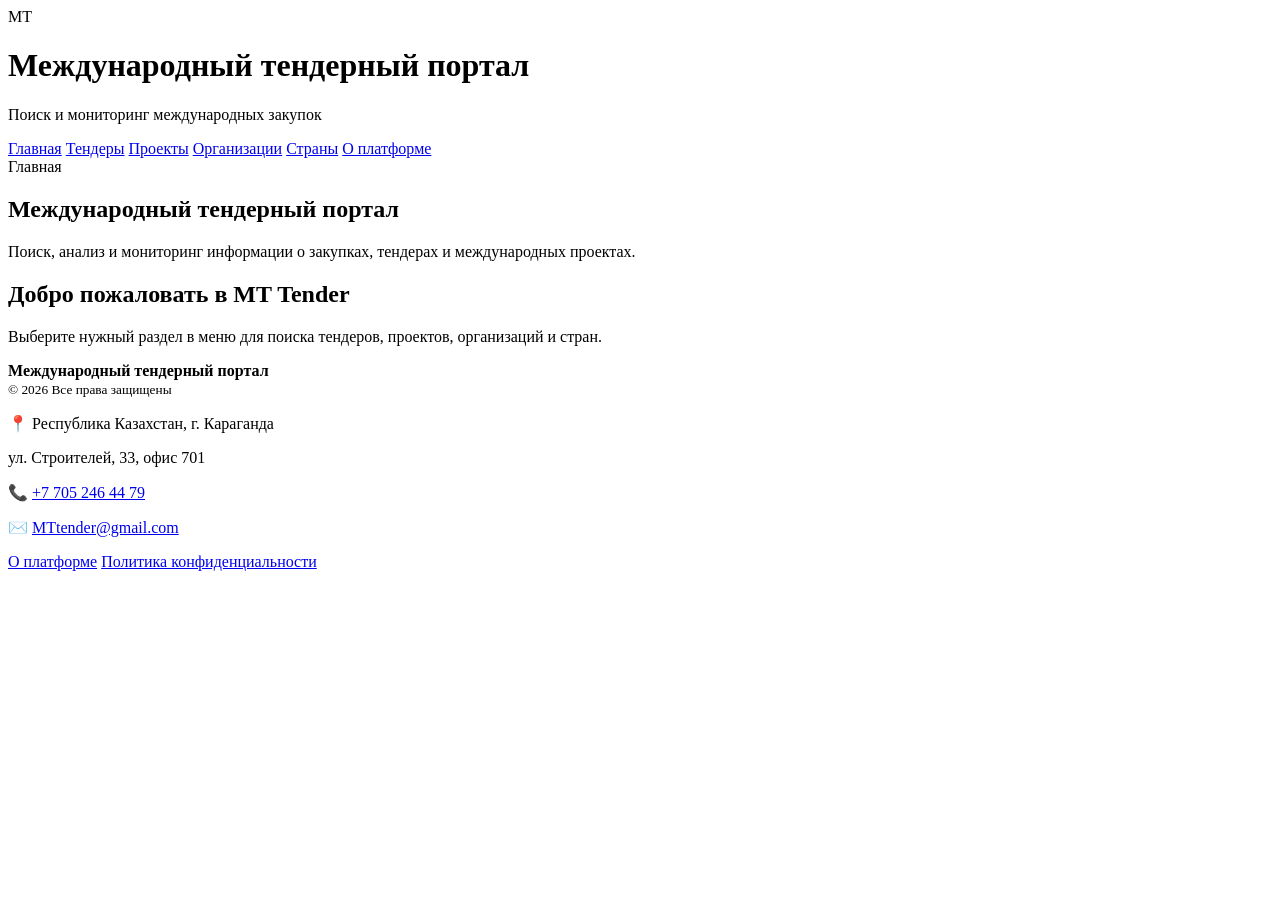
==== index.html @ b242871c "Add files via upload" ====
<!DOCTYPE html>
<html lang="ru">
<head>
  <meta charset="UTF-8">
  <meta name="viewport" content="width=device-width, initial-scale=1.0">
  <title>Главная | MT Tender</title>
  <link rel="stylesheet" href="css/style.css">
</head>
<body>
<header>
  <div class="topbar">
    <div class="brand">
      <div class="logo">МТ</div>
      <div class="brand-text">
        <h1>Международный тендерный портал</h1>
        <p>Поиск и мониторинг международных закупок</p>
      </div>
    </div>

    <nav>
      <a href="index.html">Главная</a>
      <a href="tenders.html">Тендеры</a>
      <a href="projects.html">Проекты</a>
      <a href="organizations.html">Организации</a>
      <a href="countries.html">Страны</a>
      <a href="about.html">О платформе</a>
    </nav>
  </div>
</header>
<section class="hero">
  <div class="hero-inner">
    <div class="breadcrumb">Главная</div>
    <h2>Международный тендерный портал</h2>
    <p>Поиск, анализ и мониторинг информации о закупках, тендерах и международных проектах.</p>
  </div>
</section>

<main>
  <h2 class="section-title">Добро пожаловать в MT Tender</h2>
  <p class="section-description">Выберите нужный раздел в меню для поиска тендеров, проектов, организаций и стран.</p>
</main>
<footer class="site-footer">
  <div class="footer-inner">
    <div class="footer-info">
      <strong>Международный тендерный портал</strong><br>
      <small>© 2026 Все права защищены</small>

      <div class="footer-contact">
        <p>📍 Республика Казахстан, г. Караганда</p>
        <p>ул. Строителей, 33, офис 701</p>
        <p>📞 <a href="tel:+77052464479">+7 705 246 44 79</a></p>
        <p>✉️ <a href="mailto:MTtender@gmail.com">MTtender@gmail.com</a></p>
      </div>
    </div>

    <div class="footer-links">
      <a href="about.html">О платформе</a>
      <a href="privacy.html">Политика конфиденциальности</a>
    </div>
  </div>
</footer>
</body>
</html>
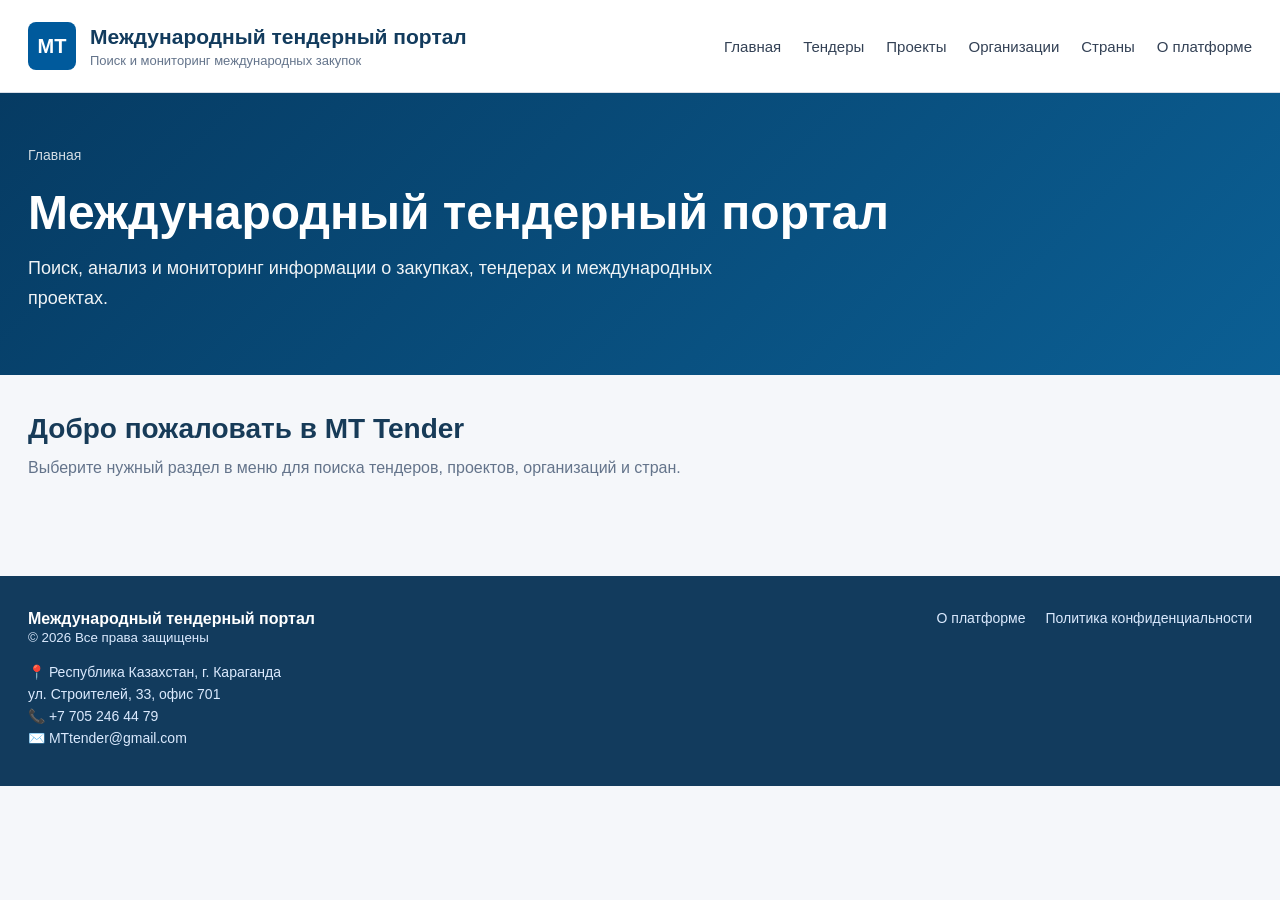
==== commit 00db8240: "Update index.html" ====
--- a/index.html
+++ b/index.html
@@ -4,7 +4,7 @@
   <meta charset="UTF-8">
   <meta name="viewport" content="width=device-width, initial-scale=1.0">
   <title>Главная | MT Tender</title>
-  <link rel="stylesheet" href="css/style.css">
+  <link rel="stylesheet" href="style.css">
 </head>
 <body>
 <header>
--- a/style.css
+++ b/style.css
@@ -0,0 +1,335 @@
+* {
+      box-sizing: border-box;
+    }
+
+    body {
+      margin: 0;
+      font-family: Arial, Helvetica, sans-serif;
+      color: #1f2937;
+      background: #f5f7fa;
+    }
+
+    /* HEADER */
+
+    header {
+      background: #fff;
+      border-bottom: 1px solid #d9dee7;
+    }
+
+    .topbar {
+      max-width: 1280px;
+      margin: 0 auto;
+      padding: 22px 28px;
+      display: flex;
+      align-items: center;
+      justify-content: space-between;
+      gap: 24px;
+    }
+
+    .brand {
+      display: flex;
+      align-items: center;
+      gap: 14px;
+    }
+
+    .logo {
+      width: 48px;
+      height: 48px;
+      border-radius: 8px;
+      background: #005a9c;
+      color: white;
+      display: grid;
+      place-items: center;
+      font-weight: bold;
+      font-size: 20px;
+    }
+
+    .brand-text h1 {
+      margin: 0;
+      font-size: 21px;
+      color: #123b5d;
+    }
+
+    .brand-text p {
+      margin: 4px 0 0;
+      font-size: 13px;
+      color: #64748b;
+    }
+
+    nav {
+      display: flex;
+      flex-wrap: wrap;
+      gap: 22px;
+    }
+
+    nav a {
+      color: #334155;
+      text-decoration: none;
+      font-size: 15px;
+    }
+
+    nav a:hover {
+      color: #005a9c;
+    }
+
+    /* HERO */
+
+    .hero {
+      background: linear-gradient(135deg, #063b63, #0b5f94);
+      color: white;
+      padding: 54px 28px 62px;
+    }
+
+    .hero-inner {
+      max-width: 1280px;
+      margin: 0 auto;
+    }
+
+    .breadcrumb {
+      font-size: 14px;
+      opacity: 0.82;
+      margin-bottom: 22px;
+    }
+
+    .hero h2 {
+      margin: 0 0 14px;
+      font-size: clamp(30px, 5vw, 48px);
+      font-weight: 700;
+    }
+
+    .hero p {
+      max-width: 760px;
+      margin: 0;
+      line-height: 1.65;
+      font-size: 18px;
+      opacity: 0.94;
+    }
+
+    /* MAIN */
+
+    main {
+      max-width: 1280px;
+      margin: 0 auto;
+      padding: 38px 28px 70px;
+    }
+
+    .section-title {
+      margin: 0 0 10px;
+      font-size: 28px;
+      color: #173b58;
+    }
+
+    .section-description {
+      margin: 0 0 25px;
+      color: #64748b;
+      line-height: 1.6;
+    }
+
+    /* FILTERS */
+
+    .filters {
+      background: white;
+      border: 1px solid #dbe2ea;
+      border-radius: 8px;
+      padding: 24px;
+      box-shadow: 0 2px 10px rgba(15, 23, 42, 0.04);
+      margin-bottom: 28px;
+    }
+
+    .filters h3 {
+      margin: 0 0 20px;
+      font-size: 20px;
+      color: #173b58;
+    }
+
+    .filter-grid {
+      display: grid;
+      grid-template-columns: repeat(3, minmax(0, 1fr));
+      gap: 18px;
+    }
+
+    .field label {
+      display: block;
+      margin-bottom: 8px;
+      font-size: 14px;
+      font-weight: 600;
+      color: #475569;
+    }
+
+    input,
+    select {
+      width: 100%;
+      padding: 12px 13px;
+      border: 1px solid #cbd5e1;
+      border-radius: 5px;
+      background: white;
+      font-size: 15px;
+      color: #334155;
+    }
+
+    input:focus,
+    select:focus {
+      outline: 2px solid #93c5fd;
+      border-color: #2563eb;
+    }
+
+    .actions {
+      display: flex;
+      gap: 12px;
+      margin-top: 22px;
+    }
+
+    button {
+      border: 0;
+      padding: 12px 22px;
+      border-radius: 5px;
+      font-size: 15px;
+      cursor: pointer;
+      font-weight: 600;
+    }
+
+    .primary {
+      background: #0067a8;
+      color: white;
+    }
+
+    .primary:hover {
+      background: #00558c;
+    }
+
+    .secondary {
+      background: #e8eef3;
+      color: #334155;
+    }
+
+    /* TABLE */
+
+    .table-card {
+      background: white;
+      border: 1px solid #dbe2ea;
+      border-radius: 8px;
+      overflow: hidden;
+      box-shadow: 0 2px 10px rgba(15, 23, 42, 0.04);
+    }
+
+    .table-wrap {
+      overflow-x: auto;
+    }
+
+    table {
+      width: 100%;
+      border-collapse: collapse;
+      table-layout: fixed;
+    }
+
+    th,
+    td {
+      width: 25%;
+    }
+
+    th {
+      text-align: left;
+      background: #f1f5f9;
+      color: #334155;
+      padding: 16px 18px;
+      font-size: 14px;
+    }
+
+    td {
+      padding: 20px 18px;
+      border-top: 1px solid #e2e8f0;
+      color: #94a3b8;
+      font-size: 15px;
+      height: 64px;
+    }
+
+    /* FOOTER */
+
+    footer {
+      background: #123b5d;
+      color: #dbeafe;
+      padding: 34px 28px;
+    }
+
+    .footer-inner {
+      max-width: 1280px;
+      margin: 0 auto;
+      display: flex;
+      justify-content: space-between;
+      align-items: flex-start;
+      gap: 24px;
+      flex-wrap: wrap;
+    }
+
+    .footer-inner strong {
+      color: white;
+    }
+
+    .footer-contact p {
+      margin: 5px 0;
+      font-size: 14px;
+    }
+
+    .footer-contact a {
+      color: #dbeafe;
+      text-decoration: none;
+    }
+
+    .footer-contact a:hover {
+      text-decoration: underline;
+    }
+
+    .footer-links {
+      display: flex;
+      gap: 20px;
+      flex-wrap: wrap;
+    }
+
+    .footer-links a {
+      color: #dbeafe;
+      text-decoration: none;
+      font-size: 14px;
+    }
+
+    .footer-links a:hover {
+      color: white;
+    }
+
+    /* MOBILE */
+
+    @media (max-width: 800px) {
+
+      .topbar {
+        align-items: flex-start;
+        flex-direction: column;
+      }
+
+      nav {
+        gap: 14px;
+      }
+
+      .filter-grid {
+        grid-template-columns: 1fr;
+      }
+
+      .hero {
+        padding-top: 40px;
+      }
+
+      .footer-inner {
+        flex-direction: column;
+      }
+
+      table {
+        min-width: 700px;
+      }
+    }
+
+/* FOOTER — дополнительное оформление */
+.footer-contact {
+  margin-top: 18px;
+}
+.footer-contact p {
+  margin: 6px 0;
+  font-size: 14px;
+}
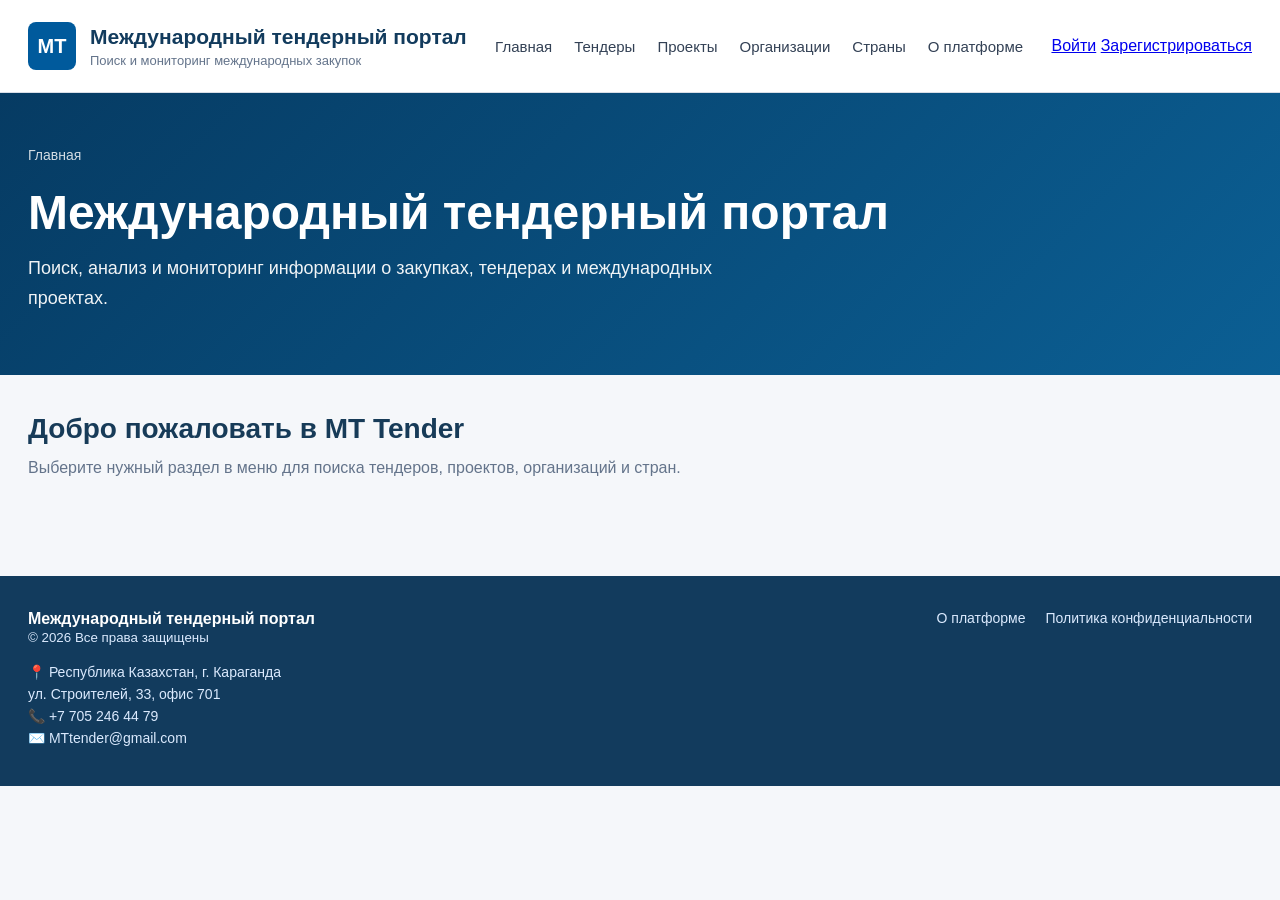
==== commit d82d27eb: "Update index.html" ====
--- a/index.html
+++ b/index.html
@@ -25,6 +25,12 @@
       <a href="countries.html">Страны</a>
       <a href="about.html">О платформе</a>
     </nav>
+    <div class="header-actions">
+  <a href="login.html" class="login-btn">Войти</a>
+
+  <a href="register.html" class="register-btn">
+    Зарегистрироваться
+  </a>
   </div>
 </header>
 <section class="hero">
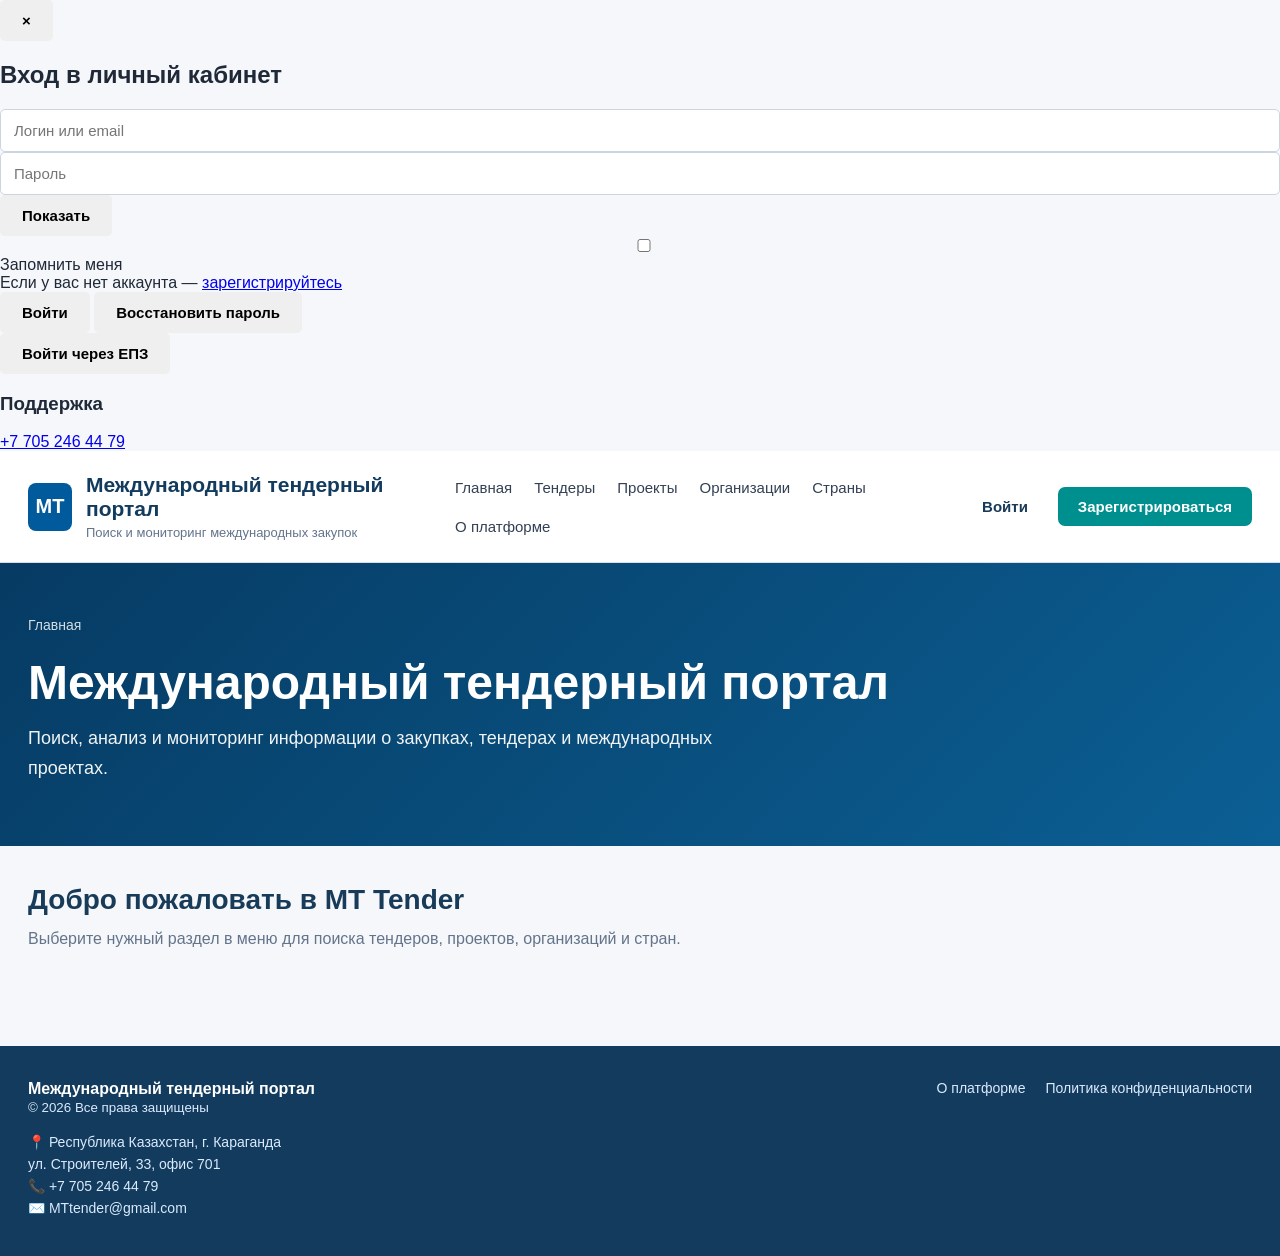
==== commit 2cef9916: "Update index.html" ====
--- a/index.html
+++ b/index.html
@@ -6,7 +6,90 @@
   <title>Главная | MT Tender</title>
   <link rel="stylesheet" href="style.css">
 </head>
-<body>
+<!-- Окно входа -->
+<div id="loginModal" class="login-modal">
+  <div class="login-modal-content">
+
+    <button class="login-close" onclick="closeLoginModal()">×</button>
+
+    <h2>Вход в личный кабинет</h2>
+
+    <div class="login-modal-grid">
+
+      <!-- Левая часть -->
+      <div class="login-form">
+
+        <input
+          type="text"
+          placeholder="Логин или email"
+          class="login-input"
+        >
+
+        <div class="password-row">
+          <input
+            type="password"
+            id="loginPassword"
+            placeholder="Пароль"
+            class="login-input"
+          >
+
+          <button
+            type="button"
+            class="show-password-btn"
+            onclick="toggleLoginPassword()"
+          >
+            Показать
+          </button>
+        </div>
+
+        <div class="login-options">
+
+          <label class="remember-me">
+            <input type="checkbox">
+            <span>Запомнить меня</span>
+          </label>
+
+          <div class="register-link">
+            Если у вас нет аккаунта —
+            <a href="register.html">зарегистрируйтесь</a>
+          </div>
+
+        </div>
+
+        <div class="login-buttons">
+          <button class="login-submit-btn">
+            Войти
+          </button>
+
+          <button class="forgot-password-btn">
+            Восстановить пароль
+          </button>
+        </div>
+
+      </div>
+
+      <!-- Правая часть -->
+      <div class="login-support">
+
+        <button class="egov-btn">
+          Войти через ЕПЗ
+        </button>
+
+        <div class="support-box">
+          <h3>Поддержка</h3>
+
+          <a href="tel:+77052464479">
+            +7 705 246 44 79
+          </a>
+        </div>
+
+      </div>
+
+    </div>
+
+  </div>
+</div>
+  <body>
 <header>
   <div class="topbar">
     <div class="brand">
--- a/style.css
+++ b/style.css
@@ -333,3 +333,247 @@
   margin: 6px 0;
   font-size: 14px;
 }
+.header-actions {
+  display: flex;
+  align-items: center;
+  gap: 12px;
+  white-space: nowrap;
+}
+
+.login-btn {
+  padding: 11px 18px;
+  color: #173b58;
+  text-decoration: none;
+  font-size: 15px;
+  font-weight: 600;
+  border-radius: 6px;
+}
+
+.login-btn:hover {
+  background: #f1f5f9;
+}
+
+.register-btn {
+  padding: 11px 20px;
+  background: #008f8f;
+  color: white;
+  text-decoration: none;
+  font-size: 15px;
+  font-weight: 600;
+  border-radius: 7px;
+}
+
+.register-btn:hover {
+  background: #007777;
+}
+/* Чекбокс согласия с политикой конфиденциальности */
+
+.checkbox-field {
+    display: flex;
+    align-items: flex-start;
+    gap: 12px;
+    cursor: pointer;
+
+    padding: 14px 16px;
+
+    border: 1px solid #d7dee7;
+    border-radius: 8px;
+
+    background: #f8fafc;
+}
+
+
+/* Сам квадрат для галочки */
+
+.checkbox-field input[type="checkbox"] {
+    appearance: none;
+    -webkit-appearance: none;
+
+    width: 20px;
+    height: 20px;
+
+    min-width: 20px;
+    min-height: 20px;
+
+    margin: 1px 0 0;
+
+    border: 2px solid #7b8794;
+    border-radius: 4px;
+
+    background: #ffffff;
+
+    cursor: pointer;
+
+    position: relative;
+}
+
+
+/* Когда поставили галочку */
+
+.checkbox-field input[type="checkbox"]:checked {
+    background: #1f5f8b;
+    border-color: #1f5f8b;
+}
+
+
+/* Галочка внутри квадрата */
+
+.checkbox-field input[type="checkbox"]:checked::after {
+    content: "✓";
+
+    position: absolute;
+
+    left: 3px;
+    top: -3px;
+
+    color: #ffffff;
+
+    font-size: 16px;
+    font-weight: 700;
+}
+
+
+/* Текст рядом */
+
+.checkbox-field span {
+    line-height: 1.55;
+}
+/* ========================= */
+/* О ПЛАТФОРМЕ */
+/* ========================= */
+
+.about-platform {
+    max-width: 1000px;
+    margin: 0 auto;
+    padding: 50px 20px 70px;
+}
+
+
+.about-platform .section-title {
+    margin-bottom: 15px;
+}
+
+
+.about-platform .section-description {
+    max-width: 800px;
+    margin-bottom: 40px;
+
+    font-size: 17px;
+    line-height: 1.7;
+
+    color: #5f6b78;
+}
+
+
+.about-block {
+    margin-bottom: 25px;
+
+    padding: 28px 30px;
+
+    background: #ffffff;
+
+    border: 1px solid #e4e9ef;
+
+    border-radius: 10px;
+}
+
+
+.about-block h3 {
+    margin-top: 0;
+    margin-bottom: 16px;
+
+    font-size: 20px;
+}
+
+
+.about-block p {
+    margin: 0 0 14px;
+
+    line-height: 1.75;
+
+    color: #4d5966;
+}
+
+
+.about-block p:last-child {
+    margin-bottom: 0;
+}
+
+
+/* Телефон */
+
+@media (max-width: 768px) {
+
+    .about-platform {
+        padding: 30px 15px 45px;
+    }
+
+
+    .about-block {
+        padding: 22px 20px;
+    }
+
+}
+/* ========================= */
+/* ПОЛИТИКА КОНФИДЕНЦИАЛЬНОСТИ */
+/* ========================= */
+
+.privacy-page {
+    padding: 45px 20px 70px;
+}
+
+.privacy-content {
+    max-width: 1000px;
+    margin: 0 auto;
+}
+
+.privacy-block {
+    background: #ffffff;
+
+    border: 1px solid #e3e8ee;
+
+    border-radius: 10px;
+
+    padding: 28px 30px;
+
+    margin-bottom: 22px;
+}
+
+.privacy-block h3 {
+    margin-top: 0;
+    margin-bottom: 16px;
+}
+
+.privacy-block p {
+    line-height: 1.75;
+    margin-bottom: 14px;
+}
+
+.privacy-block p:last-child {
+    margin-bottom: 0;
+}
+
+.privacy-block ul {
+    padding-left: 22px;
+}
+
+.privacy-block li {
+    margin-bottom: 10px;
+    line-height: 1.6;
+}
+
+.privacy-block a {
+    color: #1f5f8b;
+}
+
+@media (max-width: 768px) {
+
+    .privacy-page {
+        padding: 30px 15px 50px;
+    }
+
+    .privacy-block {
+        padding: 22px 20px;
+    }
+
+}
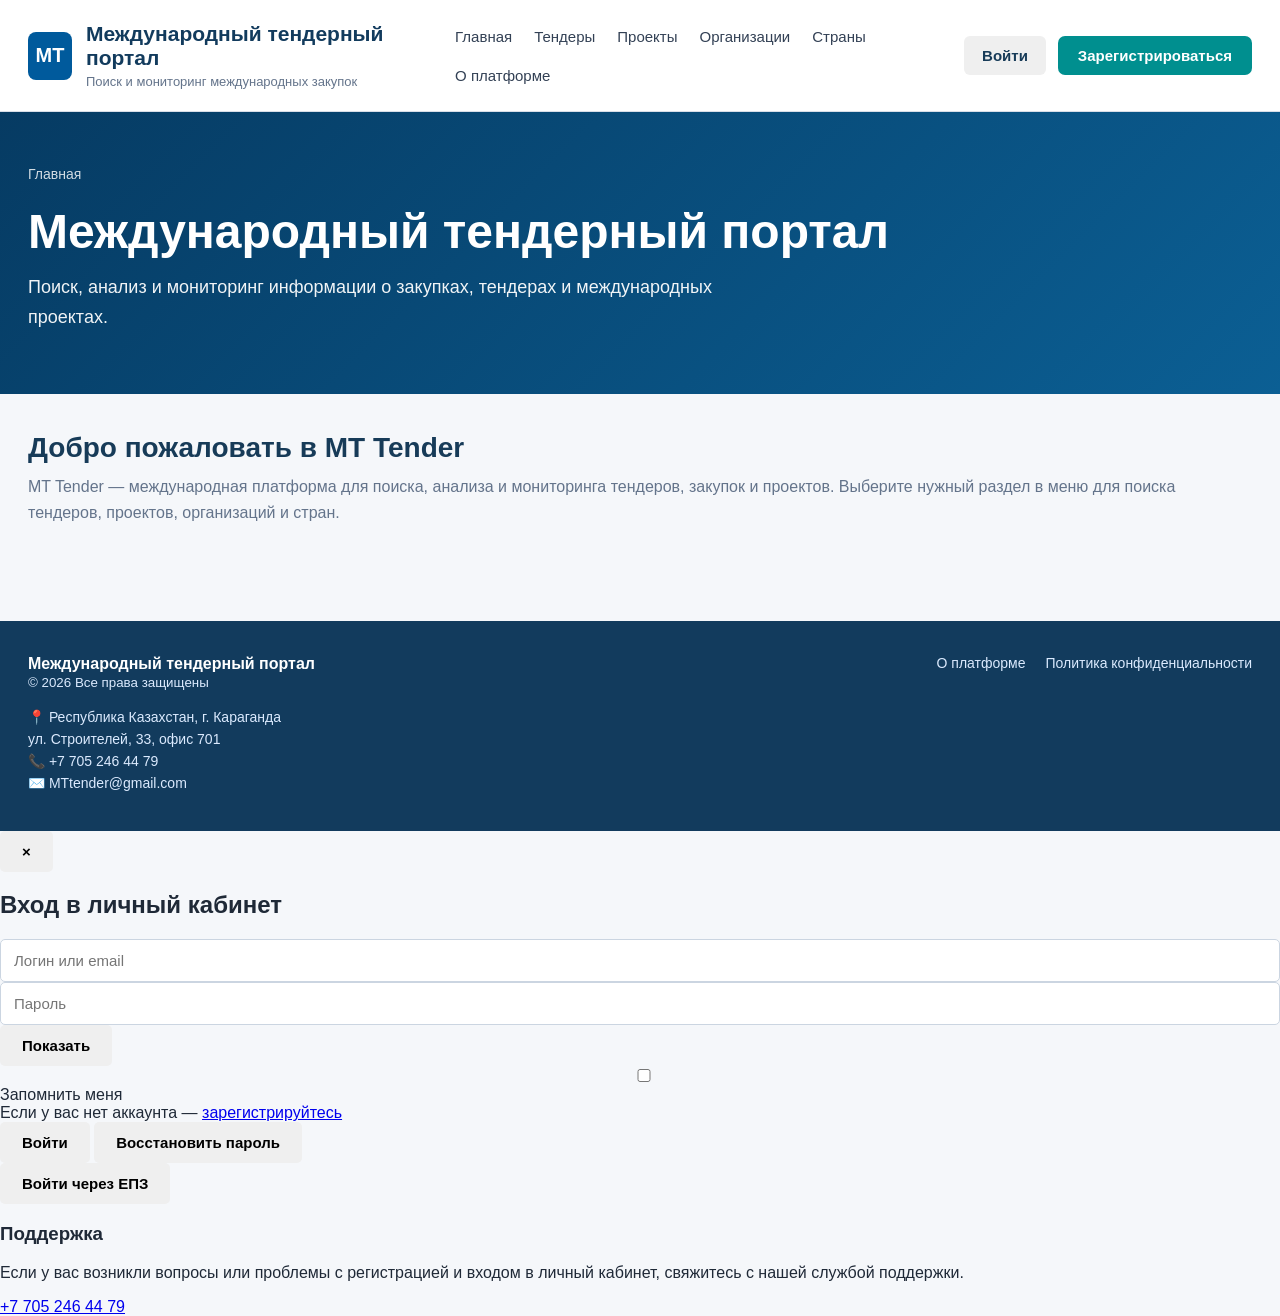
==== commit 2ac1abcd: "Update index.html" ====
--- a/index.html
+++ b/index.html
@@ -1,152 +1,333 @@
 <!DOCTYPE html>
 <html lang="ru">
+
 <head>
   <meta charset="UTF-8">
   <meta name="viewport" content="width=device-width, initial-scale=1.0">
+
   <title>Главная | MT Tender</title>
+
   <link rel="stylesheet" href="style.css">
 </head>
-<!-- Окно входа -->
-<div id="loginModal" class="login-modal">
-  <div class="login-modal-content">
-
-    <button class="login-close" onclick="closeLoginModal()">×</button>
-
-    <h2>Вход в личный кабинет</h2>
-
-    <div class="login-modal-grid">
-
-      <!-- Левая часть -->
-      <div class="login-form">
-
-        <input
-          type="text"
-          placeholder="Логин или email"
-          class="login-input"
-        >
-
-        <div class="password-row">
+
+<body>
+
+  <!-- ШАПКА -->
+  <header>
+    <div class="topbar">
+
+      <div class="brand">
+        <div class="logo">МТ</div>
+
+        <div class="brand-text">
+          <h1>Международный тендерный портал</h1>
+          <p>Поиск и мониторинг международных закупок</p>
+        </div>
+      </div>
+
+      <nav>
+        <a href="index.html">Главная</a>
+        <a href="tenders.html">Тендеры</a>
+        <a href="projects.html">Проекты</a>
+        <a href="organizations.html">Организации</a>
+        <a href="countries.html">Страны</a>
+        <a href="about.html">О платформе</a>
+      </nav>
+
+      <div class="header-actions">
+
+        <!-- ОТКРЫВАЕТ ОКНО ВХОДА -->
+        <button class="login-btn" onclick="openLoginModal()">
+          Войти
+        </button>
+
+        <a href="register.html" class="register-btn">
+          Зарегистрироваться
+        </a>
+
+      </div>
+
+    </div>
+  </header>
+
+
+  <!-- ГЛАВНЫЙ БЛОК -->
+  <section class="hero">
+    <div class="hero-inner">
+
+      <div class="breadcrumb">
+        Главная
+      </div>
+
+      <h2>Международный тендерный портал</h2>
+
+      <p>
+        Поиск, анализ и мониторинг информации о закупках,
+        тендерах и международных проектах.
+      </p>
+
+    </div>
+  </section>
+
+
+  <!-- ОСНОВНОЕ СОДЕРЖИМОЕ -->
+  <main>
+
+    <h2 class="section-title">
+      Добро пожаловать в MT Tender
+    </h2>
+
+    <p class="section-description">
+      MT Tender — международная платформа для поиска,
+      анализа и мониторинга тендеров, закупок и проектов.
+      Выберите нужный раздел в меню для поиска тендеров,
+      проектов, организаций и стран.
+    </p>
+
+  </main>
+
+
+  <!-- FOOTER -->
+  <footer class="site-footer">
+
+    <div class="footer-inner">
+
+      <div class="footer-info">
+
+        <strong>Международный тендерный портал</strong>
+
+        <br>
+
+        <small>© 2026 Все права защищены</small>
+
+        <div class="footer-contact">
+
+          <p>📍 Республика Казахстан, г. Караганда</p>
+
+          <p>ул. Строителей, 33, офис 701</p>
+
+          <p>
+            📞
+            <a href="tel:+77052464479">
+              +7 705 246 44 79
+            </a>
+          </p>
+
+          <p>
+            ✉️
+            <a href="mailto:MTtender@gmail.com">
+              MTtender@gmail.com
+            </a>
+          </p>
+
+        </div>
+
+      </div>
+
+
+      <div class="footer-links">
+
+        <a href="about.html">
+          О платформе
+        </a>
+
+        <a href="privacy.html">
+          Политика конфиденциальности
+        </a>
+
+      </div>
+
+    </div>
+
+  </footer>
+
+
+  <!-- =========================
+       ОКНО ВХОДА
+  ========================== -->
+
+  <div id="loginModal" class="login-modal">
+
+    <div class="login-modal-content">
+
+      <!-- КНОПКА ЗАКРЫТИЯ -->
+      <button
+        class="login-close"
+        onclick="closeLoginModal()"
+        type="button"
+      >
+        ×
+      </button>
+
+
+      <h2>Вход в личный кабинет</h2>
+
+
+      <div class="login-modal-grid">
+
+
+        <!-- ЛЕВАЯ ЧАСТЬ -->
+        <div class="login-form">
+
+
           <input
-            type="password"
-            id="loginPassword"
-            placeholder="Пароль"
+            type="text"
+            placeholder="Логин или email"
             class="login-input"
           >
 
+
+          <div class="password-row">
+
+            <input
+              type="password"
+              id="loginPassword"
+              placeholder="Пароль"
+              class="login-input"
+            >
+
+            <button
+              type="button"
+              class="show-password-btn"
+              onclick="toggleLoginPassword()"
+            >
+              Показать
+            </button>
+
+          </div>
+
+
+          <div class="login-options">
+
+
+            <label class="remember-me">
+
+              <input type="checkbox">
+
+              <span>Запомнить меня</span>
+
+            </label>
+
+
+            <div class="register-link">
+
+              Если у вас нет аккаунта —
+
+              <a href="register.html">
+                зарегистрируйтесь
+              </a>
+
+            </div>
+
+
+          </div>
+
+
+          <div class="login-buttons">
+
+            <button
+              type="button"
+              class="login-submit-btn"
+            >
+              Войти
+            </button>
+
+
+            <button
+              type="button"
+              class="forgot-password-btn"
+            >
+              Восстановить пароль
+            </button>
+
+          </div>
+
+
+        </div>
+
+
+        <!-- ПРАВАЯ ЧАСТЬ -->
+        <div class="login-support">
+
+
           <button
             type="button"
-            class="show-password-btn"
-            onclick="toggleLoginPassword()"
+            class="egov-btn"
           >
-            Показать
+            Войти через ЕПЗ
           </button>
+
+
+          <div class="support-box">
+
+            <h3>Поддержка</h3>
+
+            <p>
+              Если у вас возникли вопросы или проблемы
+              с регистрацией и входом в личный кабинет,
+              свяжитесь с нашей службой поддержки.
+            </p>
+
+            <a href="tel:+77052464479">
+              +7 705 246 44 79
+            </a>
+
+          </div>
+
+
         </div>
 
-        <div class="login-options">
-
-          <label class="remember-me">
-            <input type="checkbox">
-            <span>Запомнить меня</span>
-          </label>
-
-          <div class="register-link">
-            Если у вас нет аккаунта —
-            <a href="register.html">зарегистрируйтесь</a>
-          </div>
-
-        </div>
-
-        <div class="login-buttons">
-          <button class="login-submit-btn">
-            Войти
-          </button>
-
-          <button class="forgot-password-btn">
-            Восстановить пароль
-          </button>
-        </div>
-
-      </div>
-
-      <!-- Правая часть -->
-      <div class="login-support">
-
-        <button class="egov-btn">
-          Войти через ЕПЗ
-        </button>
-
-        <div class="support-box">
-          <h3>Поддержка</h3>
-
-          <a href="tel:+77052464479">
-            +7 705 246 44 79
-          </a>
-        </div>
 
       </div>
 
     </div>
 
   </div>
-</div>
-  <body>
-<header>
-  <div class="topbar">
-    <div class="brand">
-      <div class="logo">МТ</div>
-      <div class="brand-text">
-        <h1>Международный тендерный портал</h1>
-        <p>Поиск и мониторинг международных закупок</p>
-      </div>
-    </div>
-
-    <nav>
-      <a href="index.html">Главная</a>
-      <a href="tenders.html">Тендеры</a>
-      <a href="projects.html">Проекты</a>
-      <a href="organizations.html">Организации</a>
-      <a href="countries.html">Страны</a>
-      <a href="about.html">О платформе</a>
-    </nav>
-    <div class="header-actions">
-  <a href="login.html" class="login-btn">Войти</a>
-
-  <a href="register.html" class="register-btn">
-    Зарегистрироваться
-  </a>
-  </div>
-</header>
-<section class="hero">
-  <div class="hero-inner">
-    <div class="breadcrumb">Главная</div>
-    <h2>Международный тендерный портал</h2>
-    <p>Поиск, анализ и мониторинг информации о закупках, тендерах и международных проектах.</p>
-  </div>
-</section>
-
-<main>
-  <h2 class="section-title">Добро пожаловать в MT Tender</h2>
-  <p class="section-description">Выберите нужный раздел в меню для поиска тендеров, проектов, организаций и стран.</p>
-</main>
-<footer class="site-footer">
-  <div class="footer-inner">
-    <div class="footer-info">
-      <strong>Международный тендерный портал</strong><br>
-      <small>© 2026 Все права защищены</small>
-
-      <div class="footer-contact">
-        <p>📍 Республика Казахстан, г. Караганда</p>
-        <p>ул. Строителей, 33, офис 701</p>
-        <p>📞 <a href="tel:+77052464479">+7 705 246 44 79</a></p>
-        <p>✉️ <a href="mailto:MTtender@gmail.com">MTtender@gmail.com</a></p>
-      </div>
-    </div>
-
-    <div class="footer-links">
-      <a href="about.html">О платформе</a>
-      <a href="privacy.html">Политика конфиденциальности</a>
-    </div>
-  </div>
-</footer>
+
+
+  <!-- JAVASCRIPT -->
+  <script>
+
+    function openLoginModal() {
+      document.getElementById("loginModal").style.display = "flex";
+    }
+
+
+    function closeLoginModal() {
+      document.getElementById("loginModal").style.display = "none";
+    }
+
+
+    function toggleLoginPassword() {
+
+      const password =
+        document.getElementById("loginPassword");
+
+      if (password.type === "password") {
+        password.type = "text";
+      } else {
+        password.type = "password";
+      }
+
+    }
+
+
+    // Закрытие окна при клике вне формы
+
+    window.onclick = function(event) {
+
+      const modal =
+        document.getElementById("loginModal");
+
+      if (event.target === modal) {
+        closeLoginModal();
+      }
+
+    };
+
+  </script>
+
+
 </body>
+
 </html>
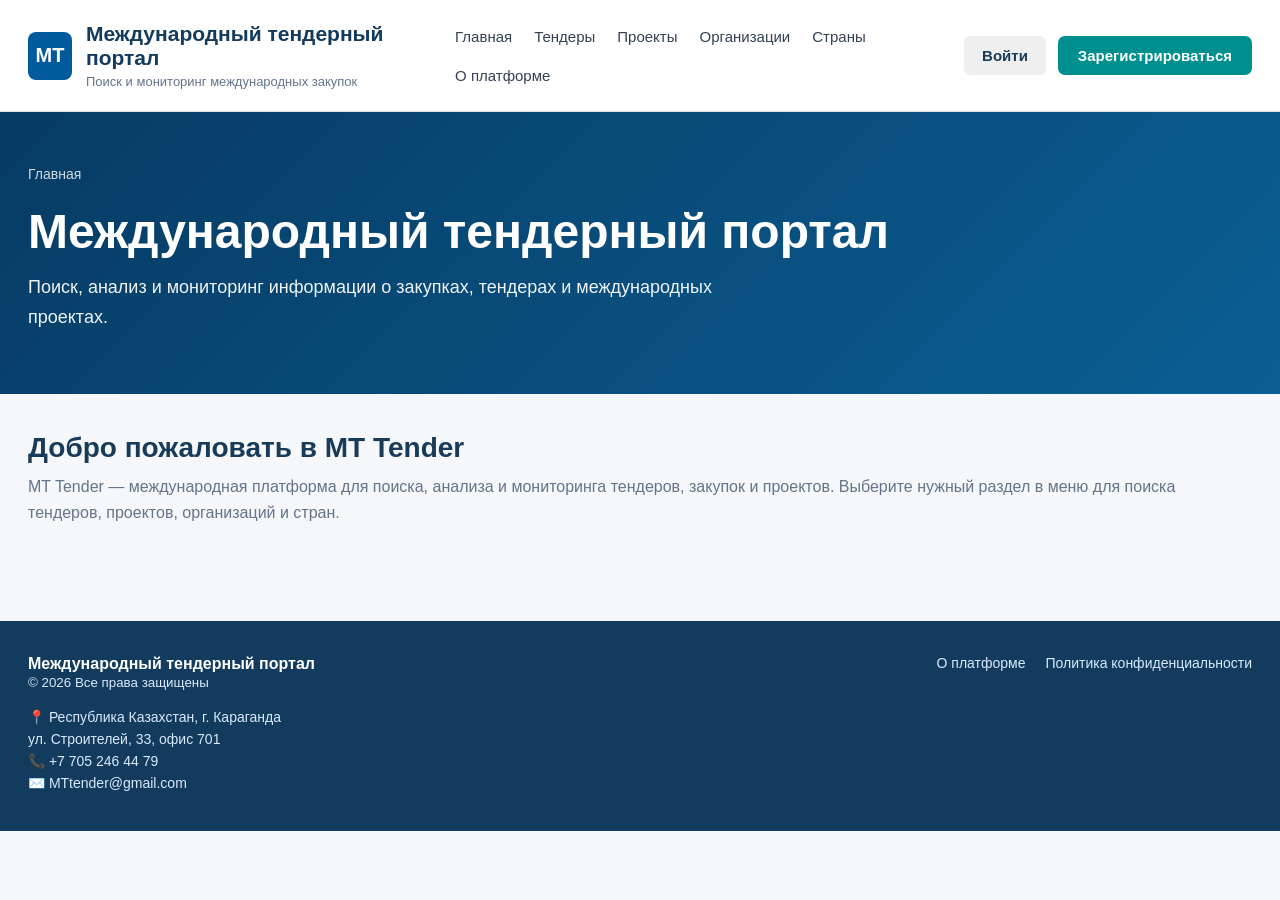
==== commit 803bcf4a: "Update index.html" ====
--- a/index.html
+++ b/index.html
@@ -250,12 +250,7 @@
         <div class="login-support">
 
 
-          <button
-            type="button"
-            class="egov-btn"
-          >
-            Войти через ЕПЗ
-          </button>
+        
 
 
           <div class="support-box">
--- a/style.css
+++ b/style.css
@@ -577,3 +577,229 @@
     }
 
 }
+/* =========================
+   МОДАЛЬНОЕ ОКНО ВХОДА
+========================= */
+
+.login-modal {
+  display: none;
+  position: fixed;
+  z-index: 9999;
+  left: 0;
+  top: 0;
+  width: 100%;
+  height: 100%;
+  background: rgba(0, 0, 0, 0.35);
+  align-items: flex-start;
+  justify-content: center;
+  padding-top: 70px;
+}
+
+.login-modal.active {
+  display: flex;
+}
+
+.login-modal-content {
+  position: relative;
+  width: 90%;
+  max-width: 940px;
+  background: #ffffff;
+  border-radius: 12px;
+  padding: 45px 50px 50px;
+  box-sizing: border-box;
+  box-shadow: 0 10px 40px rgba(0, 0, 0, 0.2);
+}
+
+.login-modal-content h2 {
+  margin: 0 0 35px;
+  font-size: 28px;
+  font-weight: 500;
+  color: #1f2d3d;
+}
+
+.login-close {
+  position: absolute;
+  top: 18px;
+  right: 20px;
+  border: none;
+  background: transparent;
+  font-size: 38px;
+  font-weight: 300;
+  cursor: pointer;
+  color: #222;
+}
+
+.login-modal-grid {
+  display: grid;
+  grid-template-columns: 1.7fr 1fr;
+  gap: 50px;
+}
+
+.login-form {
+  width: 100%;
+}
+
+.login-input {
+  width: 100%;
+  height: 34px;
+  border: 1px solid #bfc7cf;
+  padding: 0 12px;
+  box-sizing: border-box;
+  font-size: 15px;
+  outline: none;
+}
+
+.login-input:focus {
+  border-color: #1d6fa5;
+}
+
+.password-row {
+  display: flex;
+}
+
+.password-row .login-input {
+  border-top: none;
+}
+
+.show-password-btn {
+  margin-top: 0;
+  border: 1px solid #bfc7cf;
+  border-top: none;
+  background: #ffffff;
+  padding: 0 10px;
+  cursor: pointer;
+  font-size: 14px;
+}
+
+.login-options {
+  display: flex;
+  align-items: flex-start;
+  gap: 45px;
+  margin-top: 28px;
+}
+
+.remember-me {
+  display: flex;
+  gap: 9px;
+  align-items: flex-start;
+  font-size: 15px;
+  line-height: 1.5;
+  max-width: 130px;
+}
+
+.remember-me input {
+  width: 20px;
+  height: 20px;
+}
+
+.register-link {
+  font-size: 15px;
+  line-height: 1.5;
+  max-width: 230px;
+}
+
+.register-link a {
+  color: #2d5f9a;
+  text-decoration: none;
+}
+
+.register-link a:hover {
+  text-decoration: underline;
+}
+
+.login-buttons {
+  display: flex;
+  gap: 12px;
+  margin-top: 40px;
+}
+
+.login-submit-btn {
+  background: #168d87;
+  color: white;
+  border: none;
+  padding: 10px 38px;
+  font-size: 15px;
+  cursor: pointer;
+  border-radius: 2px;
+}
+
+.login-submit-btn:hover {
+  opacity: 0.9;
+}
+
+.forgot-password-btn {
+  background: #ffffff;
+  border: 1px solid #bfc7cf;
+  padding: 10px 18px;
+  font-size: 15px;
+  cursor: pointer;
+  border-radius: 2px;
+}
+
+.login-support {
+  border-left: 1px solid #e0e0e0;
+  padding-left: 30px;
+}
+
+.egov-btn {
+  width: 100%;
+  height: 36px;
+  border: 1px solid #bfc7cf;
+  background: #ffffff;
+  font-size: 15px;
+  cursor: pointer;
+}
+
+.support-box {
+  margin-top: 15px;
+  padding: 16px;
+  border: 1px dashed #cfd4d8;
+}
+
+.support-box h3 {
+  margin: 0 0 12px;
+  font-size: 17px;
+  color: #263746;
+}
+
+.support-box a {
+  color: #263746;
+  font-size: 16px;
+  text-decoration: none;
+}
+
+.support-box a:hover {
+  text-decoration: underline;
+}
+
+
+/* Телефон */
+@media (max-width: 700px) {
+
+  .login-modal {
+    padding-top: 20px;
+    align-items: flex-start;
+  }
+
+  .login-modal-content {
+    width: 95%;
+    padding: 35px 25px;
+  }
+
+  .login-modal-grid {
+    grid-template-columns: 1fr;
+    gap: 30px;
+  }
+
+  .login-support {
+    border-left: none;
+    border-top: 1px solid #e0e0e0;
+    padding-left: 0;
+    padding-top: 25px;
+  }
+
+  .login-options {
+    flex-direction: column;
+    gap: 15px;
+  }
+}
